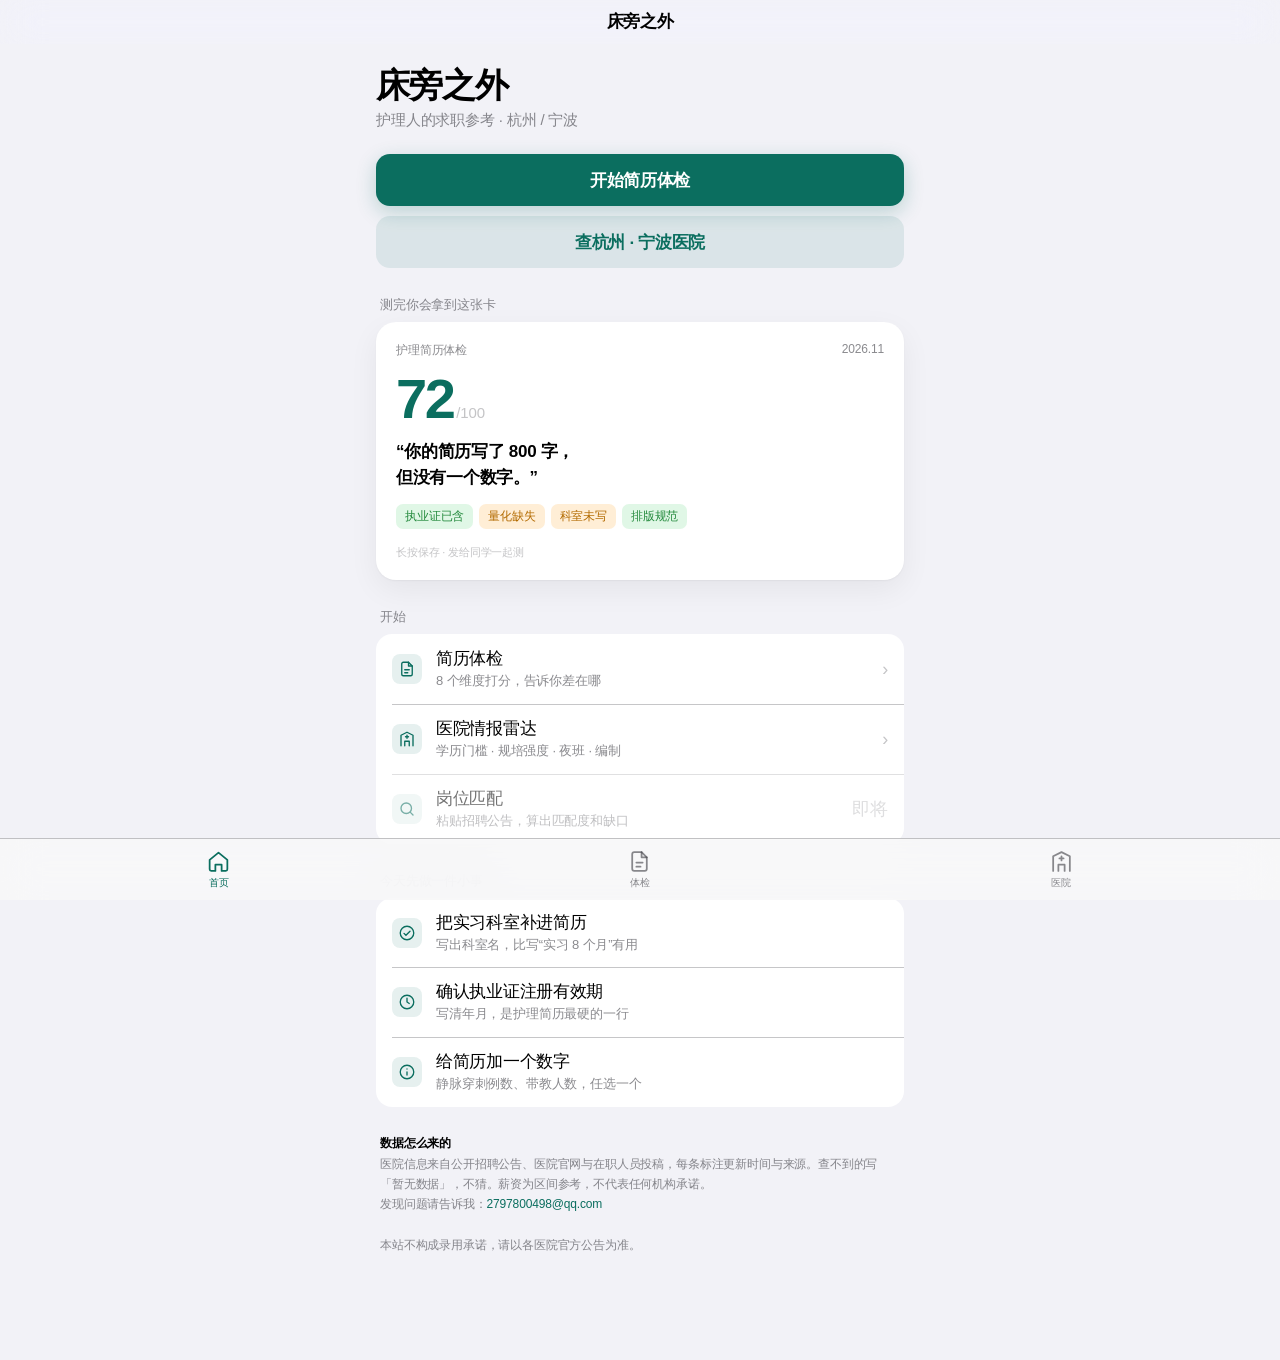
==== index.html @ 8fb9ccbc "Add initial index.html structure and content" ====
<!DOCTYPE html>
<html lang="zh-CN">
<head>
<meta charset="utf-8">
<meta name="viewport" content="width=device-width,initial-scale=1,viewport-fit=cover">
<meta name="theme-color" content="#F2F2F7" media="(prefers-color-scheme:light)">
<meta name="theme-color" content="#000000" media="(prefers-color-scheme:dark)">
<meta name="apple-mobile-web-app-capable" content="yes">
<meta name="apple-mobile-web-app-status-bar-style" content="default">
<title>床旁之外 · 护理人的求职参考</title>
<meta name="description" content="护理简历免费打分，杭州宁波医院情报。简历不上传、无需注册、10 秒出结果。">
<link rel="stylesheet" href="style.css">
</head>
<body>

<header class="navbar" id="nb"><h6>床旁之外</h6></header>

<main>

  <h1 class="large rise">床旁之外</h1>
  <p class="sub rise d1">护理人的求职参考 · 杭州 / 宁波</p>

  <div class="cta rise d1">
    <a class="btn btn-fill" href="resume.html">开始简历体检</a>
    <a class="btn btn-tint" href="hospitals.html">查杭州 · 宁波医院</a>
  </div>

  <p class="group-title rise d2">测完你会拿到这张卡</p>
  <div class="report rise d2">
    <div class="rp-top"><span>护理简历体检</span><span>2026.11</span></div>
    <div class="rp-score"><b>72</b><span>/100</span></div>
    <p class="rp-quote">“你的简历写了 800 字，<br>但没有一个数字。”</p>
    <div class="pills">
      <span class="pill ok">执业证已含</span>
      <span class="pill warn">量化缺失</span>
      <span class="pill warn">科室未写</span>
      <span class="pill ok">排版规范</span>
    </div>
    <p class="rp-foot">长按保存 · 发给同学一起测</p>
  </div>

  <p class="group-title rise d3">开始</p>
  <div class="group rise d3">
    <a class="row" href="resume.html">
      <span class="icon"><svg viewBox="0 0 24 24" fill="none" stroke="currentColor" stroke-width="1.8" stroke-linecap="round" stroke-linejoin="round"><path d="M14 3H7a2 2 0 0 0-2 2v14a2 2 0 0 0 2 2h10a2 2 0 0 0 2-2V8z"/><path d="M14 3v5h5"/><path d="M9 13h6M9 17h4"/></svg></span>
      <span class="txt"><h3>简历体检</h3><p>8 个维度打分，告诉你差在哪</p></span>
      <span class="chev">›</span>
    </a>
    <a class="row" href="hospitals.html">
      <span class="icon"><svg viewBox="0 0 24 24" fill="none" stroke="currentColor" stroke-width="1.8" stroke-linecap="round" stroke-linejoin="round"><path d="M4 21V7l8-4 8 4v14"/><path d="M9 21v-6h6v6"/><path d="M12 7v4M10 9h4"/></svg></span>
      <span class="txt"><h3>医院情报雷达</h3><p>学历门槛 · 规培强度 · 夜班 · 编制</p></span>
      <span class="chev">›</span>
    </a>
    <div class="row dim">
      <span class="icon"><svg viewBox="0 0 24 24" fill="none" stroke="currentColor" stroke-width="1.8" stroke-linecap="round" stroke-linejoin="round"><circle cx="11" cy="11" r="7"/><path d="M20 20l-3.5-3.5"/></svg></span>
      <span class="txt"><h3>岗位匹配</h3><p>粘贴招聘公告，算出匹配度和缺口</p></span>
      <span class="chev">即将</span>
    </div>
  </div>

  <p class="group-title rise d4">今天先做一件小事</p>
  <div class="group rise d4">
    <div class="row">
      <span class="icon"><svg viewBox="0 0 24 24" fill="none" stroke="currentColor" stroke-width="1.8" stroke-linecap="round"><circle cx="12" cy="12" r="9"/><path d="M8 12.5l2.6 2.6L16 9.7"/></svg></span>
      <span class="txt"><h3>把实习科室补进简历</h3><p>写出科室名，比写“实习 8 个月”有用</p></span>
    </div>
    <div class="row">
      <span class="icon"><svg viewBox="0 0 24 24" fill="none" stroke="currentColor" stroke-width="1.8" stroke-linecap="round"><circle cx="12" cy="12" r="9"/><path d="M12 7v5l3 2"/></svg></span>
      <span class="txt"><h3>确认执业证注册有效期</h3><p>写清年月，是护理简历最硬的一行</p></span>
    </div>
    <div class="row">
      <span class="icon"><svg viewBox="0 0 24 24" fill="none" stroke="currentColor" stroke-width="1.8" stroke-linecap="round"><circle cx="12" cy="12" r="9"/><path d="M12 16v-4M12 8h.01"/></svg></span>
      <span class="txt"><h3>给简历加一个数字</h3><p>静脉穿刺例数、带教人数，任选一个</p></span>
    </div>
  </div>

  <p class="footnote">
    <b>数据怎么来的</b><br>
    医院信息来自公开招聘公告、医院官网与在职人员投稿，每条标注更新时间与来源。查不到的写「暂无数据」，不猜。薪资为区间参考，不代表任何机构承诺。<br>
    发现问题请告诉我：<span class="mail">2797800498@qq.com</span><br><br>
    本站不构成录用承诺，请以各医院官方公告为准。
  </p>

</main>

<nav class="tabbar">
  <a class="tab active" href="index.html">
    <svg viewBox="0 0 24 24" fill="none" stroke="currentColor" stroke-width="1.7" stroke-linecap="round" stroke-linejoin="round"><path d="M3.5 10.5 12 3.5l8.5 7v9a1.5 1.5 0 0 1-1.5 1.5h-4v-6h-6v6H5a1.5 1.5 0 0 1-1.5-1.5z"/></svg>
    <span>首页</span>
  </a>
  <a class="tab" href="resume.html">
    <svg viewBox="0 0 24 24" fill="none" stroke="currentColor" stroke-width="1.7" stroke-linecap="round" stroke-linejoin="round"><path d="M14 3H7a2 2 0 0 0-2 2v14a2 2 0 0 0 2 2h10a2 2 0 0 0 2-2V8z"/><path d="M14 3v5h5"/><path d="M9 13h6M9 17h4"/></svg>
    <span>体检</span>
  </a>
  <a class="tab" href="hospitals.html">
    <svg viewBox="0 0 24 24" fill="none" stroke="currentColor" stroke-width="1.7" stroke-linecap="round" stroke-linejoin="round"><path d="M4 21V7l8-4 8 4v14"/><path d="M9 21v-6h6v6"/><path d="M12 7v4M10 9h4"/></svg>
    <span>医院</span>
  </a>
</nav>

<script>
  var nb = document.getElementById('nb');
  addEventListener('scroll', function () {
    nb.classList.toggle('scrolled', window.scrollY > 36);
  }, { passive: true });
</script>

</body>
</html>
---- style.css ----
:root{
  --bg:#F2F2F7; --bg-elev:#FFFFFF;
  --label:#000; --label2:rgba(60,60,67,.6); --label3:rgba(60,60,67,.3);
  --sep:rgba(60,60,67,.29);
  --tint:#0B6E5F; --tint-soft:rgba(11,110,95,.10);
  --green:#34C759; --orange:#FF9500; --red:#FF3B30;
  --r-card:16px; --ease:cubic-bezier(.32,.72,0,1);
}
@media (prefers-color-scheme:dark){
  :root{
    --bg:#000; --bg-elev:#1C1C1E;
    --label:#FFFFFF; --label2:rgba(235,235,245,.6); --label3:rgba(235,235,245,.3);
    --sep:rgba(84,84,88,.65);
    --tint:#3DD6BB; --tint-soft:rgba(61,214,187,.14);
  }
}

*{box-sizing:border-box;-webkit-tap-highlight-color:transparent}
html{-webkit-text-size-adjust:100%}
body{
  margin:0;background:var(--bg);color:var(--label);
  font-family:-apple-system,BlinkMacSystemFont,"SF Pro Text","PingFang SC","Helvetica Neue",sans-serif;
  -webkit-font-smoothing:antialiased;letter-spacing:-.01em;
  overscroll-behavior-y:none;
}
a{color:inherit;text-decoration:none}

/* ── 毛玻璃导航栏 ── */
.navbar{
  position:fixed;top:0;left:0;right:0;z-index:50;
  height:calc(44px + env(safe-area-inset-top));
  padding-top:env(safe-area-inset-top);
  display:flex;align-items:center;justify-content:center;
  background:transparent;border-bottom:.5px solid transparent;
  backdrop-filter:saturate(180%) blur(20px);
  -webkit-backdrop-filter:saturate(180%) blur(20px);
  transition:background .3s var(--ease),border-color .3s var(--ease);
}
.navbar.scrolled{background:rgba(242,242,247,.82);border-bottom-color:var(--sep)}
@media (prefers-color-scheme:dark){
  .navbar.scrolled{background:rgba(0,0,0,.72)}
}
.navbar h6{
  margin:0;font-size:17px;font-weight:600;letter-spacing:-.4px;
  opacity:0;transform:translateY(6px);
  transition:opacity .25s var(--ease),transform .25s var(--ease);
}
.navbar.scrolled h6{opacity:1;transform:none}

/* ── 主体 ── */
main{
  max-width:560px;margin:0 auto;
  padding:calc(56px + env(safe-area-inset-top)) 16px calc(104px + env(safe-area-inset-bottom));
}
.large{font-size:34px;line-height:1.15;letter-spacing:-.9px;font-weight:700;margin:10px 0 6px}
.sub{font-size:15px;color:var(--label2);margin:0 0 24px}

/* ── 按钮 ── */
.cta{display:flex;flex-direction:column;gap:10px;margin-bottom:6px}
.btn{
  height:52px;border-radius:14px;display:flex;align-items:center;justify-content:center;
  font-size:17px;font-weight:600;letter-spacing:-.3px;
  transition:transform .25s var(--ease),opacity .2s var(--ease),filter .2s;
}
.btn:active{transform:scale(.965);opacity:.86}
.btn-fill{background:var(--tint);color:#fff;box-shadow:0 6px 20px rgba(11,110,95,.24)}
@media (prefers-color-scheme:dark){
  .btn-fill{color:#00120F;box-shadow:none}
}
.btn-tint{background:var(--tint-soft);color:var(--tint)}

/* ── 分组标题 + 分组列表 ── */
.group-title{font-size:13px;color:var(--label2);margin:28px 4px 8px;font-weight:400}
.group{background:var(--bg-elev);border-radius:var(--r-card);overflow:hidden}
.row{display:flex;align-items:center;gap:14px;padding:13px 16px;position:relative;
  transition:background .15s var(--ease)}
.row + .row::before{content:"";position:absolute;top:0;left:16px;right:0;
  height:.5px;background:var(--sep)}
.row:active{background:rgba(120,120,128,.12)}
.row .icon{width:30px;height:30px;border-radius:8px;display:grid;place-items:center;
  background:var(--tint-soft);color:var(--tint);flex:none}
.row .icon svg{width:18px;height:18px}
.row .txt{flex:1;min-width:0}
.row .txt h3{margin:0;font-size:17px;font-weight:500;letter-spacing:-.3px}
.row .txt p{margin:2px 0 0;font-size:13px;color:var(--label2);line-height:1.45}
.row .chev{color:var(--label3);font-size:18px;line-height:1;flex:none;font-weight:400}
.row.dim{opacity:.55}

/* ── 示例报告卡 ── */
.report{
  background:var(--bg-elev);border-radius:20px;padding:20px;overflow:hidden;
  box-shadow:0 1px 2px rgba(0,0,0,.045),0 10px 30px rgba(0,0,0,.06);
}
@media (prefers-color-scheme:dark){
  .report{box-shadow:0 1px 2px rgba(0,0,0,.6)}
}
.rp-top{display:flex;justify-content:space-between;font-size:12px;color:var(--label2)}
.rp-score{display:flex;align-items:baseline;gap:3px;margin:12px 0 2px}
.rp-score b{
  font-size:56px;font-weight:700;letter-spacing:-2.5px;line-height:1;
  font-variant-numeric:tabular-nums;color:var(--tint);
}
.rp-score span{font-size:15px;color:var(--label3)}
.rp-quote{font-size:17px;font-weight:600;line-height:1.5;letter-spacing:-.3px;margin:12px 0 14px}
.pills{display:flex;flex-wrap:wrap;gap:6px}
.pill{font-size:12px;padding:4px 9px;border-radius:7px;font-weight:500}
.pill.ok{background:rgba(52,199,89,.15);color:#248A3D}
.pill.warn{background:rgba(255,149,0,.16);color:#B36B00}
@media (prefers-color-scheme:dark){
  .pill.ok{color:#4CD964}
  .pill.warn{color:#FFB340}
}
.rp-foot{margin:16px 0 0;font-size:11px;color:var(--label3)}

/* ── 脚注 ── */
.footnote{margin:26px 4px 0;font-size:12px;color:var(--label2);line-height:1.7}
.footnote b{color:var(--label);font-weight:600}
.footnote .mail{color:var(--tint)}

/* ── 底部 Tab Bar ── */
.tabbar{
  position:fixed;left:0;right:0;bottom:0;z-index:50;display:flex;
  padding:6px 8px calc(6px + env(safe-area-inset-bottom));
  background:rgba(249,249,249,.86);border-top:.5px solid var(--sep);
  backdrop-filter:saturate(180%) blur(20px);
  -webkit-backdrop-filter:saturate(180%) blur(20px);
}
@media (prefers-color-scheme:dark){
  .tabbar{background:rgba(22,22,24,.84)}
}
.tab{
  flex:1;display:flex;flex-direction:column;align-items:center;gap:2px;
  font-size:10px;padding:4px 0;color:var(--label2);
  transition:color .2s var(--ease),transform .2s var(--ease);
}
.tab:active{transform:scale(.94)}
.tab.active{color:var(--tint)}
.tab svg{width:25px;height:25px}

/* ── 入场动画 ── */
@keyframes rise{from{opacity:0;transform:translateY(10px)}to{opacity:1;transform:none}}
.rise{animation:rise .55s var(--ease) both}
.d1{animation-delay:.05s}.d2{animation-delay:.12s}
.d3{animation-delay:.19s}.d4{animation-delay:.26s}

@media (prefers-reduced-motion:reduce){
  *{animation:none!important;transition:none!important}
}
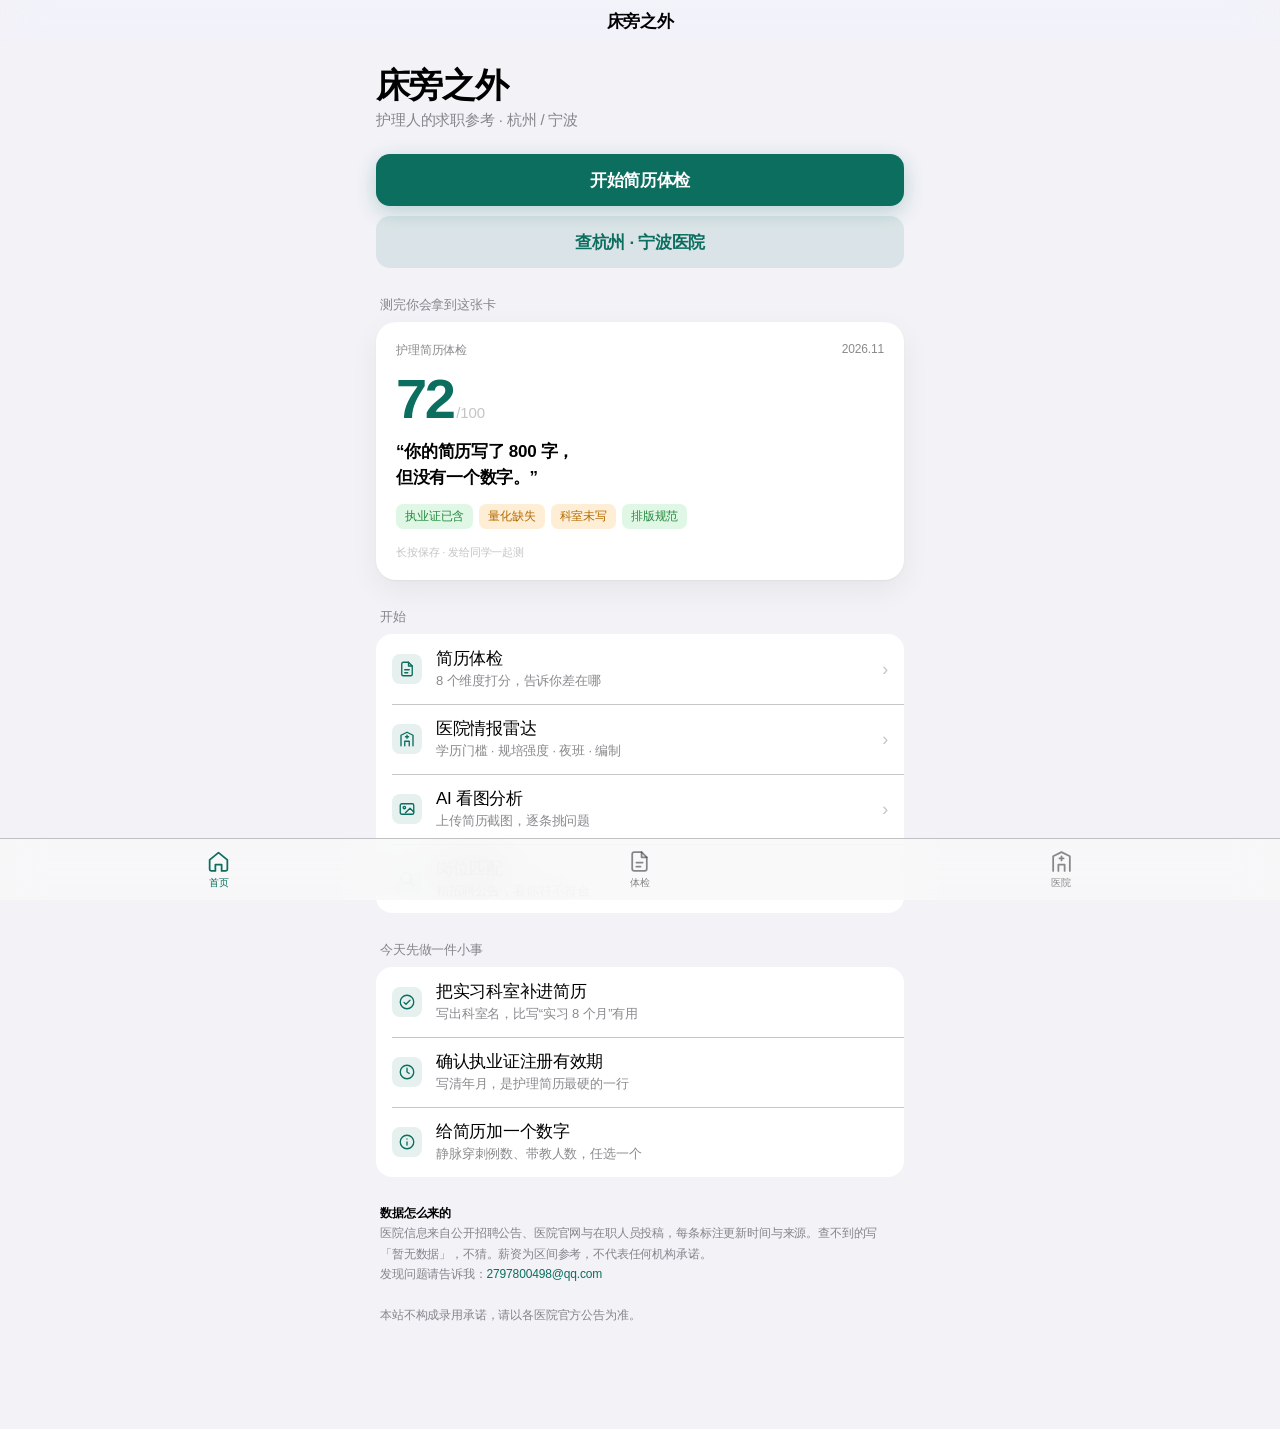
==== commit 71c56760: "Refactor HTML structure for improved layout" ====
--- a/index.html
+++ b/index.html
@@ -51,11 +51,16 @@
       <span class="txt"><h3>医院情报雷达</h3><p>学历门槛 · 规培强度 · 夜班 · 编制</p></span>
       <span class="chev">›</span>
     </a>
-    <div class="row dim">
+    <a class="row" href="scan.html">
+      <span class="icon"><svg viewBox="0 0 24 24" fill="none" stroke="currentColor" stroke-width="1.8" stroke-linecap="round" stroke-linejoin="round"><rect x="3" y="5" width="18" height="14" rx="2"/><circle cx="8.5" cy="10" r="1.6"/><path d="M21 16l-5-5-6 6"/></svg></span>
+      <span class="txt"><h3>AI 看图分析</h3><p>上传简历截图，逐条挑问题</p></span>
+      <span class="chev">›</span>
+    </a>
+    <a class="row" href="match.html">
       <span class="icon"><svg viewBox="0 0 24 24" fill="none" stroke="currentColor" stroke-width="1.8" stroke-linecap="round" stroke-linejoin="round"><circle cx="11" cy="11" r="7"/><path d="M20 20l-3.5-3.5"/></svg></span>
-      <span class="txt"><h3>岗位匹配</h3><p>粘贴招聘公告，算出匹配度和缺口</p></span>
-      <span class="chev">即将</span>
-    </div>
+      <span class="txt"><h3>岗位匹配</h3><p>粘招聘公告，看你符不符合</p></span>
+      <span class="chev">›</span>
+    </a>
   </div>
 
   <p class="group-title rise d4">今天先做一件小事</p>
